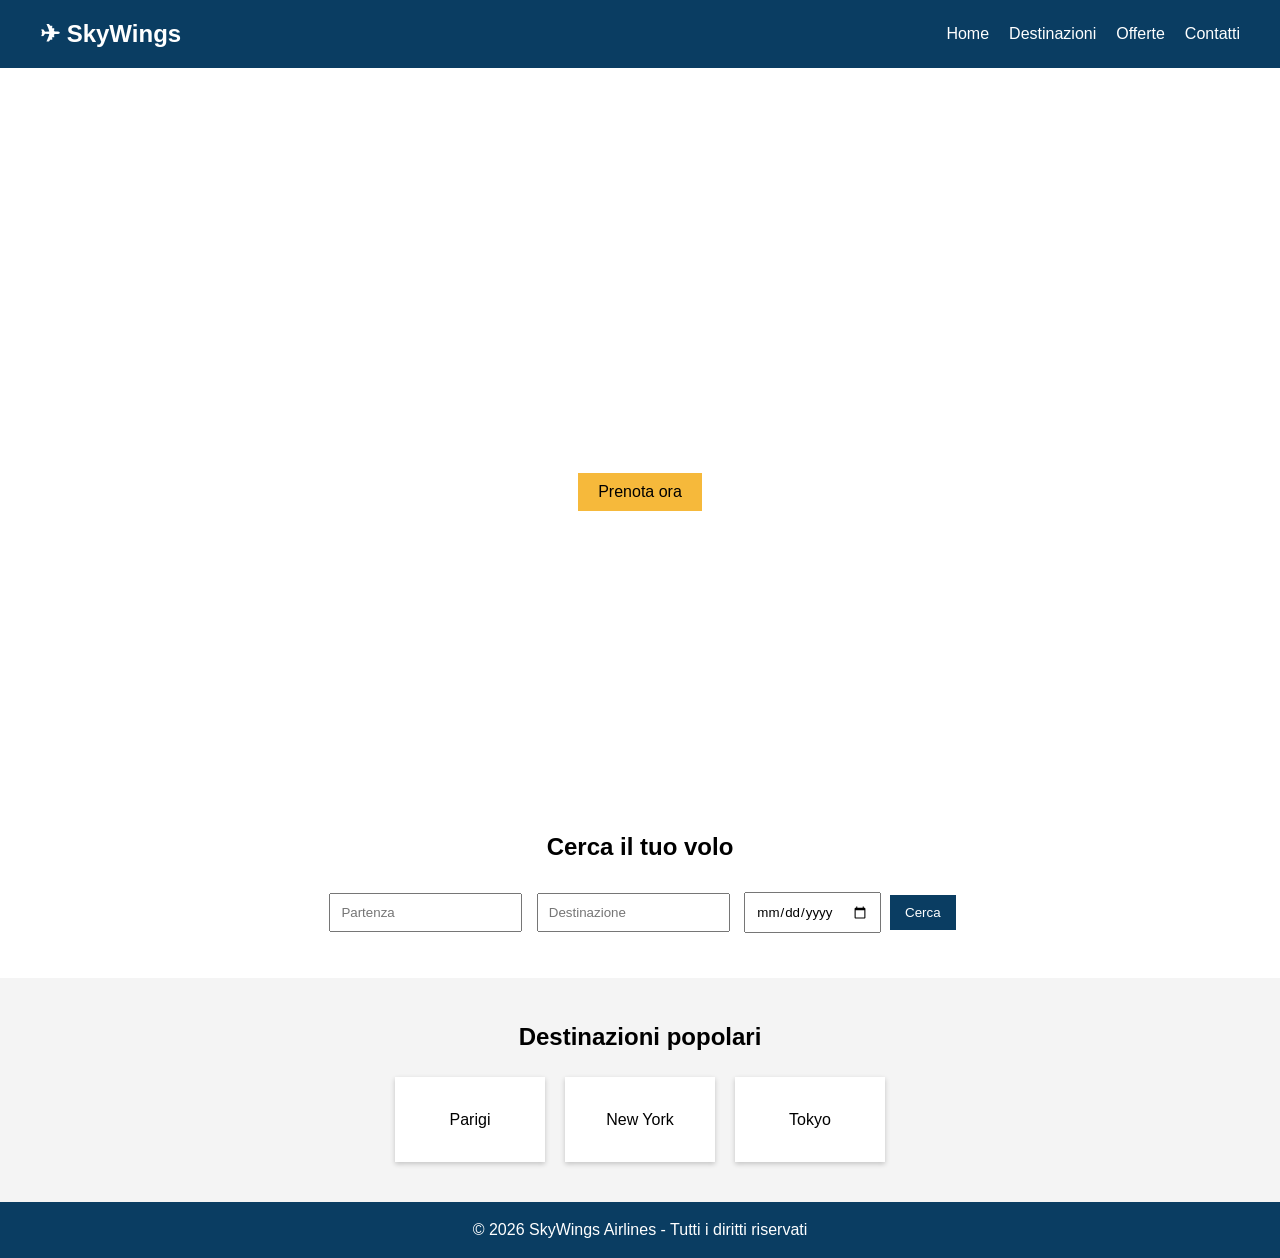
==== index.html @ 8adb8f31 "prima prova index.html" ====
<!DOCTYPE html>
<html lang="it">
<head>
    <meta charset="UTF-8">
    <meta name="viewport" content="width=device-width, initial-scale=1.0">
    <title>SkyWings Airlines</title>
    <link rel="stylesheet" href="./css/index.css">
</head>
<body>

    <!-- Header -->
    <header>
        <div class="logo">✈ SkyWings</div>
        <nav>
            <ul>
                <li><a href="#">Home</a></li>
                <li><a href="#">Destinazioni</a></li>
                <li><a href="#">Offerte</a></li>
                <li><a href="#">Contatti</a></li>
            </ul>
        </nav>
    </header>

    <!-- Hero -->
    <section class="hero">
        <div class="hero-content">
            <h1>Vola verso il tuo prossimo sogno</h1>
            <p>Scopri le migliori offerte per viaggiare in tutto il mondo</p>
            <button>Prenota ora</button>
        </div>
    </section>

    <!-- Ricerca voli -->
    <section class="search">
        <h2>Cerca il tuo volo</h2>
        <form>
            <input type="text" placeholder="Partenza">
            <input type="text" placeholder="Destinazione">
            <input type="date">
            <button type="submit">Cerca</button>
        </form>
    </section>

    <!-- Destinazioni -->
    <section class="destinations">
        <h2>Destinazioni popolari</h2>
        <div class="cards">
            <div class="card">Parigi</div>
            <div class="card">New York</div>
            <div class="card">Tokyo</div>
        </div>
    </section>

    <!-- Footer -->
    <footer>
        <p>© 2026 SkyWings Airlines - Tutti i diritti riservati</p>
    </footer>

</body>
</html>
---- css/index.css ----
* {
    margin: 0;
    padding: 0;
    box-sizing: border-box;
    font-family: Arial, sans-serif;
}

body {
    line-height: 1.6;
}

/* Header */
header {
    display: flex;
    justify-content: space-between;
    align-items: center;
    padding: 15px 40px;
    background: #0a3d62;
    color: white;
}

.logo {
    font-size: 1.5rem;
    font-weight: bold;
}

nav ul {
    list-style: none;
    display: flex;
    gap: 20px;
}

nav a {
    color: white;
    text-decoration: none;
    transition: 0.3s;
}

nav a:hover {
    color: #f6b93b;
}

/* Hero */
.hero {
    height: 80vh;
    background: url('https://images.unsplash.com/photo-1504196606672-aef5c9cefc92') no-repeat center/cover;
    display: flex;
    justify-content: center;
    align-items: center;
    color: white;
    text-align: center;
}

.hero-content h1 {
    font-size: 3rem;
    margin-bottom: 10px;
}

.hero-content button {
    padding: 10px 20px;
    border: none;
    background: #f6b93b;
    color: black;
    font-size: 1rem;
    cursor: pointer;
    margin-top: 15px;
}

/* Search */
.search {
    padding: 40px;
    text-align: center;
}

.search form {
    margin-top: 20px;
}

.search input {
    padding: 10px;
    margin: 5px;
}

.search button {
    padding: 10px 15px;
    background: #0a3d62;
    color: white;
    border: none;
    cursor: pointer;
}

/* Destinations */
.destinations {
    padding: 40px;
    background: #f4f4f4;
    text-align: center;
}

.cards {
    display: flex;
    justify-content: center;
    gap: 20px;
    margin-top: 20px;
}

.card {
    background: white;
    padding: 30px;
    width: 150px;
    box-shadow: 0 2px 5px rgba(0,0,0,0.2);
    cursor: pointer;
    transition: 0.3s;
}

.card:hover {
    transform: translateY(-5px);
}

/* Footer */
footer {
    background: #0a3d62;
    color: white;
    text-align: center;
    padding: 15px;
}
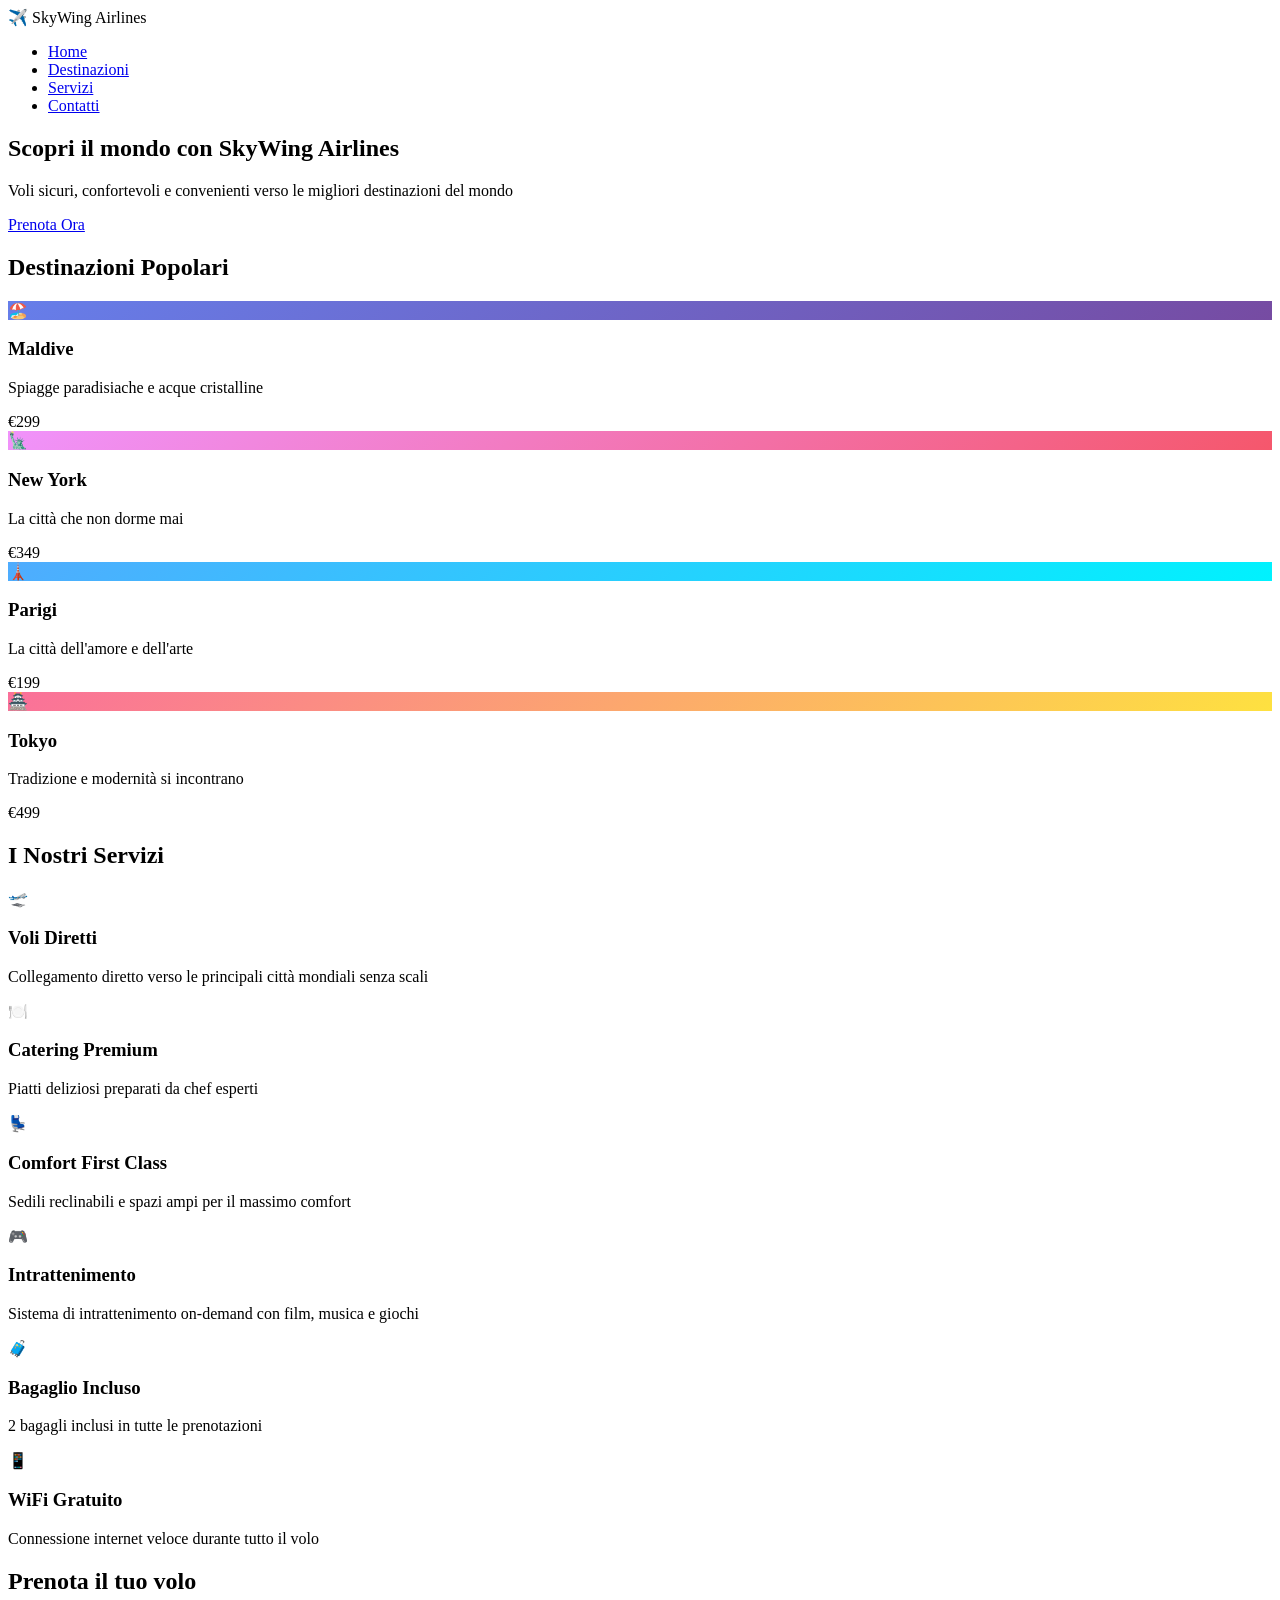
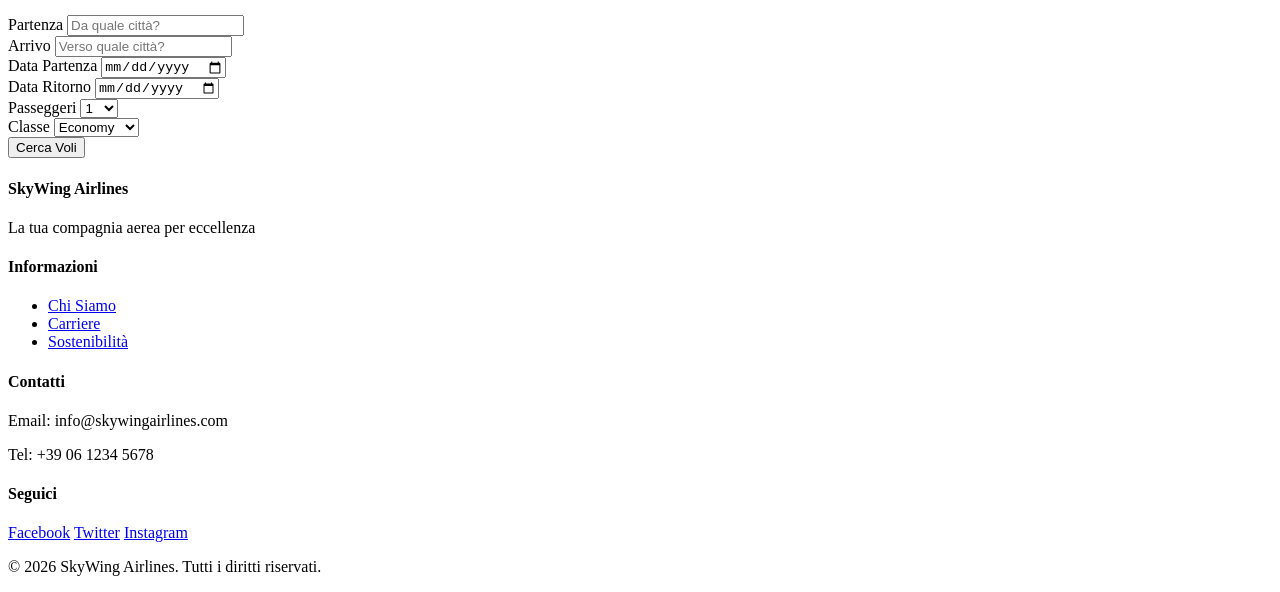
==== commit 63e83968: "aggiunta index.html" ====
--- a/index.html
+++ b/index.html
@@ -3,58 +3,200 @@
 <head>
     <meta charset="UTF-8">
     <meta name="viewport" content="width=device-width, initial-scale=1.0">
-    <title>SkyWings Airlines</title>
-    <link rel="stylesheet" href="./css/index.css">
+    <title>SkyWing Airlines - Vola con noi nel mondo</title>
+    <link rel="stylesheet" href="styles.css">
 </head>
 <body>
-
-    <!-- Header -->
+    <!-- Header e Navigazione -->
     <header>
-        <div class="logo">✈ SkyWings</div>
-        <nav>
-            <ul>
-                <li><a href="#">Home</a></li>
-                <li><a href="#">Destinazioni</a></li>
-                <li><a href="#">Offerte</a></li>
-                <li><a href="#">Contatti</a></li>
-            </ul>
+        <nav class="navbar">
+            <div class="container">
+                <div class="logo">
+                    ✈️ SkyWing Airlines
+                </div>
+                <ul class="nav-links">
+                    <li><a href="#home">Home</a></li>
+                    <li><a href="#destinations">Destinazioni</a></li>
+                    <li><a href="#services">Servizi</a></li>
+                    <li><a href="#contact">Contatti</a></li>
+                </ul>
+            </div>
         </nav>
     </header>
 
-    <!-- Hero -->
-    <section class="hero">
+    <!-- Hero Section -->
+    <section id="home" class="hero">
         <div class="hero-content">
-            <h1>Vola verso il tuo prossimo sogno</h1>
-            <p>Scopri le migliori offerte per viaggiare in tutto il mondo</p>
-            <button>Prenota ora</button>
-        </div>
-    </section>
-
-    <!-- Ricerca voli -->
-    <section class="search">
-        <h2>Cerca il tuo volo</h2>
-        <form>
-            <input type="text" placeholder="Partenza">
-            <input type="text" placeholder="Destinazione">
-            <input type="date">
-            <button type="submit">Cerca</button>
-        </form>
-    </section>
-
-    <!-- Destinazioni -->
-    <section class="destinations">
-        <h2>Destinazioni popolari</h2>
-        <div class="cards">
-            <div class="card">Parigi</div>
-            <div class="card">New York</div>
-            <div class="card">Tokyo</div>
+            <h1>Scopri il mondo con SkyWing Airlines</h1>
+            <p>Voli sicuri, confortevoli e convenienti verso le migliori destinazioni del mondo</p>
+            <a href="#booking" class="btn btn-primary">Prenota Ora</a>
+        </div>
+    </section>
+
+    <!-- Sezione Destinazioni Popolari -->
+    <section id="destinations" class="destinations">
+        <div class="container">
+            <h2>Destinazioni Popolari</h2>
+            <div class="destination-grid">
+                <div class="destination-card">
+                    <div class="destination-image" style="background: linear-gradient(135deg, #667eea 0%, #764ba2 100%);">
+                        🏖️
+                    </div>
+                    <h3>Maldive</h3>
+                    <p>Spiagge paradisiache e acque cristalline</p>
+                    <span class="price">€299</span>
+                </div>
+                <div class="destination-card">
+                    <div class="destination-image" style="background: linear-gradient(135deg, #f093fb 0%, #f5576c 100%);">
+                        🗽
+                    </div>
+                    <h3>New York</h3>
+                    <p>La città che non dorme mai</p>
+                    <span class="price">€349</span>
+                </div>
+                <div class="destination-card">
+                    <div class="destination-image" style="background: linear-gradient(135deg, #4facfe 0%, #00f2fe 100%);">
+                        🗼
+                    </div>
+                    <h3>Parigi</h3>
+                    <p>La città dell'amore e dell'arte</p>
+                    <span class="price">€199</span>
+                </div>
+                <div class="destination-card">
+                    <div class="destination-image" style="background: linear-gradient(135deg, #fa709a 0%, #fee140 100%);">
+                        🏯
+                    </div>
+                    <h3>Tokyo</h3>
+                    <p>Tradizione e modernità si incontrano</p>
+                    <span class="price">€499</span>
+                </div>
+            </div>
+        </div>
+    </section>
+
+    <!-- Sezione Servizi -->
+    <section id="services" class="services">
+        <div class="container">
+            <h2>I Nostri Servizi</h2>
+            <div class="services-grid">
+                <div class="service-card">
+                    <div class="service-icon">🛫</div>
+                    <h3>Voli Diretti</h3>
+                    <p>Collegamento diretto verso le principali città mondiali senza scali</p>
+                </div>
+                <div class="service-card">
+                    <div class="service-icon">🍽️</div>
+                    <h3>Catering Premium</h3>
+                    <p>Piatti deliziosi preparati da chef esperti</p>
+                </div>
+                <div class="service-card">
+                    <div class="service-icon">💺</div>
+                    <h3>Comfort First Class</h3>
+                    <p>Sedili reclinabili e spazi ampi per il massimo comfort</p>
+                </div>
+                <div class="service-card">
+                    <div class="service-icon">🎮</div>
+                    <h3>Intrattenimento</h3>
+                    <p>Sistema di intrattenimento on-demand con film, musica e giochi</p>
+                </div>
+                <div class="service-card">
+                    <div class="service-icon">🧳</div>
+                    <h3>Bagaglio Incluso</h3>
+                    <p>2 bagagli inclusi in tutte le prenotazioni</p>
+                </div>
+                <div class="service-card">
+                    <div class="service-icon">📱</div>
+                    <h3>WiFi Gratuito</h3>
+                    <p>Connessione internet veloce durante tutto il volo</p>
+                </div>
+            </div>
+        </div>
+    </section>
+
+    <!-- Sezione Booking -->
+    <section id="booking" class="booking">
+        <div class="container">
+            <h2>Prenota il tuo volo</h2>
+            <form class="booking-form">
+                <div class="form-row">
+                    <div class="form-group">
+                        <label for="departure">Partenza</label>
+                        <input type="text" id="departure" placeholder="Da quale città?" required>
+                    </div>
+                    <div class="form-group">
+                        <label for="arrival">Arrivo</label>
+                        <input type="text" id="arrival" placeholder="Verso quale città?" required>
+                    </div>
+                </div>
+                <div class="form-row">
+                    <div class="form-group">
+                        <label for="departure-date">Data Partenza</label>
+                        <input type="date" id="departure-date" required>
+                    </div>
+                    <div class="form-group">
+                        <label for="return-date">Data Ritorno</label>
+                        <input type="date" id="return-date">
+                    </div>
+                </div>
+                <div class="form-row">
+                    <div class="form-group">
+                        <label for="passengers">Passeggeri</label>
+                        <select id="passengers" required>
+                            <option>1</option>
+                            <option>2</option>
+                            <option>3</option>
+                            <option>4</option>
+                            <option>5+</option>
+                        </select>
+                    </div>
+                    <div class="form-group">
+                        <label for="class">Classe</label>
+                        <select id="class" required>
+                            <option>Economy</option>
+                            <option>Business</option>
+                            <option>First Class</option>
+                        </select>
+                    </div>
+                </div>
+                <button type="submit" class="btn btn-primary btn-large">Cerca Voli</button>
+            </form>
         </div>
     </section>
 
     <!-- Footer -->
-    <footer>
-        <p>© 2026 SkyWings Airlines - Tutti i diritti riservati</p>
+    <footer id="contact">
+        <div class="container">
+            <div class="footer-content">
+                <div class="footer-section">
+                    <h4>SkyWing Airlines</h4>
+                    <p>La tua compagnia aerea per eccellenza</p>
+                </div>
+                <div class="footer-section">
+                    <h4>Informazioni</h4>
+                    <ul>
+                        <li><a href="#">Chi Siamo</a></li>
+                        <li><a href="#">Carriere</a></li>
+                        <li><a href="#">Sostenibilità</a></li>
+                    </ul>
+                </div>
+                <div class="footer-section">
+                    <h4>Contatti</h4>
+                    <p>Email: info@skywingairlines.com</p>
+                    <p>Tel: +39 06 1234 5678</p>
+                </div>
+                <div class="footer-section">
+                    <h4>Seguici</h4>
+                    <div class="social-links">
+                        <a href="#">Facebook</a>
+                        <a href="#">Twitter</a>
+                        <a href="#">Instagram</a>
+                    </div>
+                </div>
+            </div>
+            <div class="footer-bottom">
+                <p>&copy; 2026 SkyWing Airlines. Tutti i diritti riservati.</p>
+            </div>
+        </div>
     </footer>
-
 </body>
-</html>+</html>
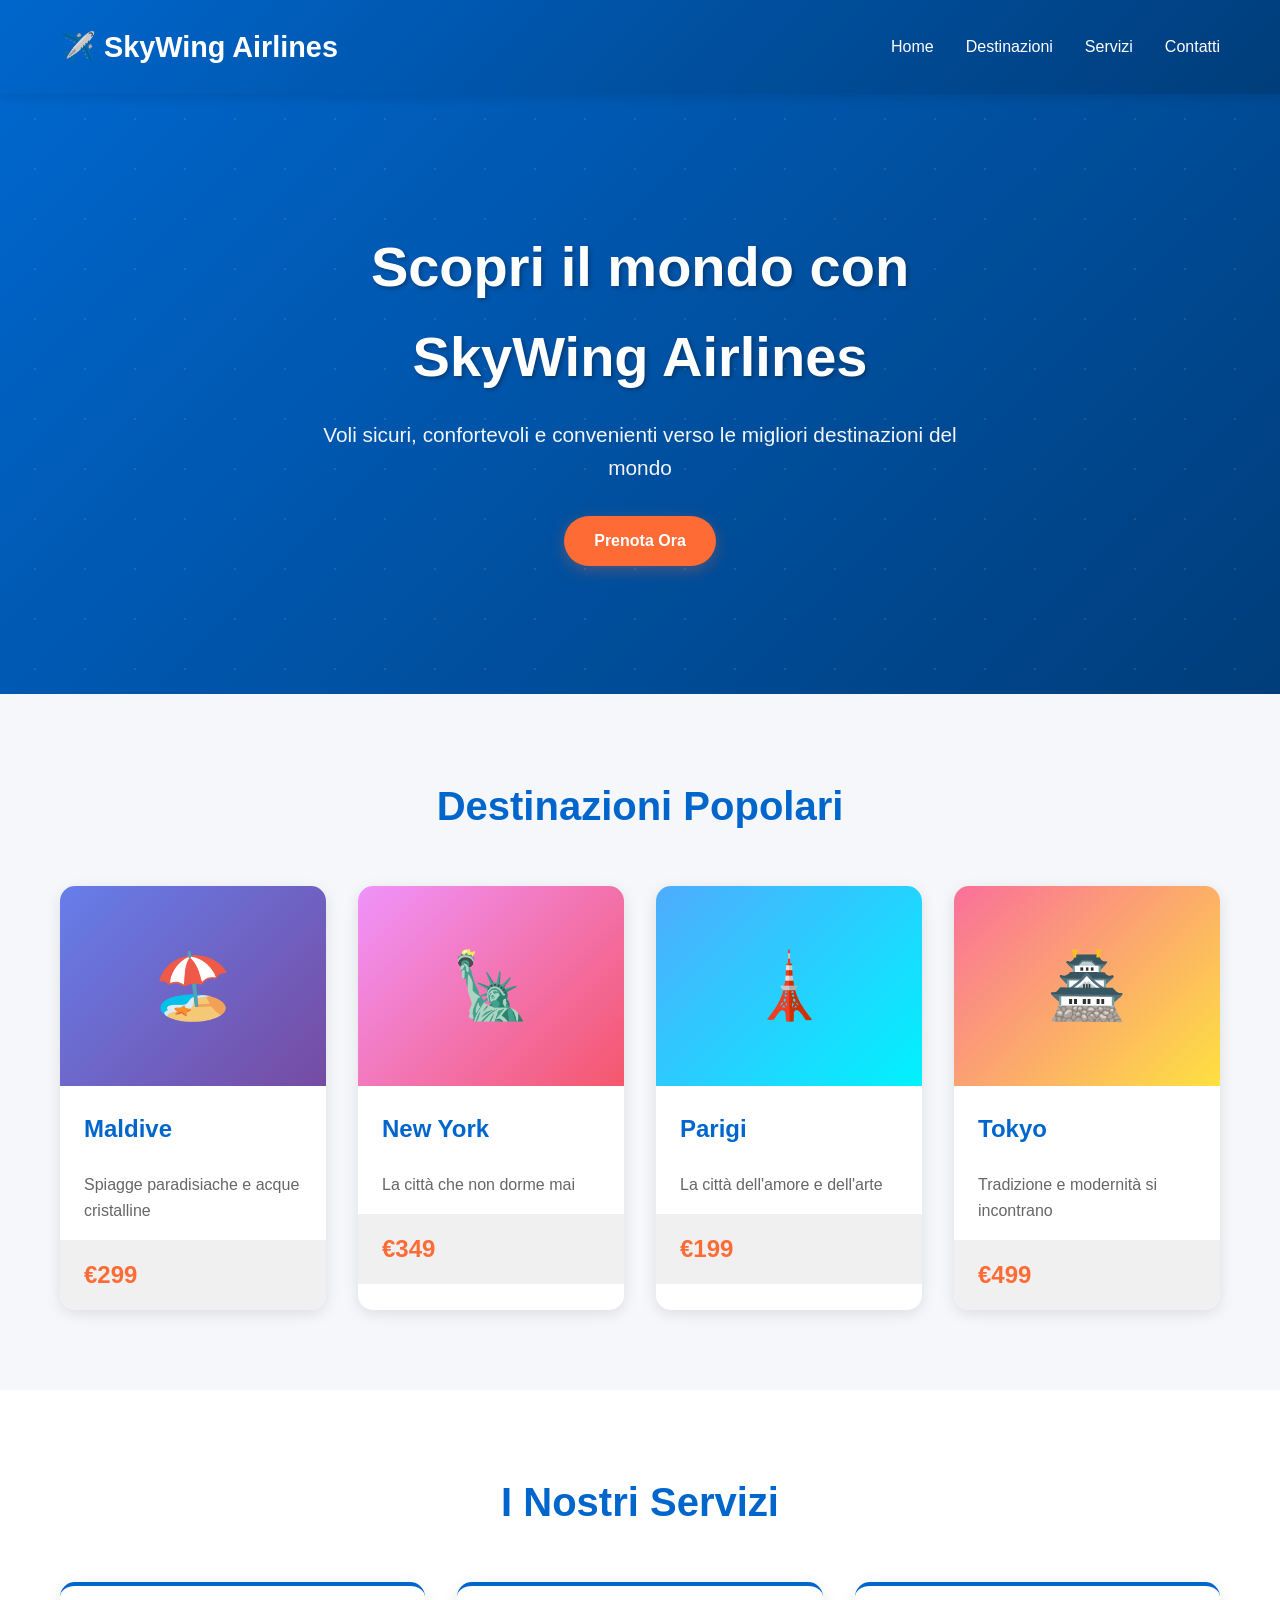
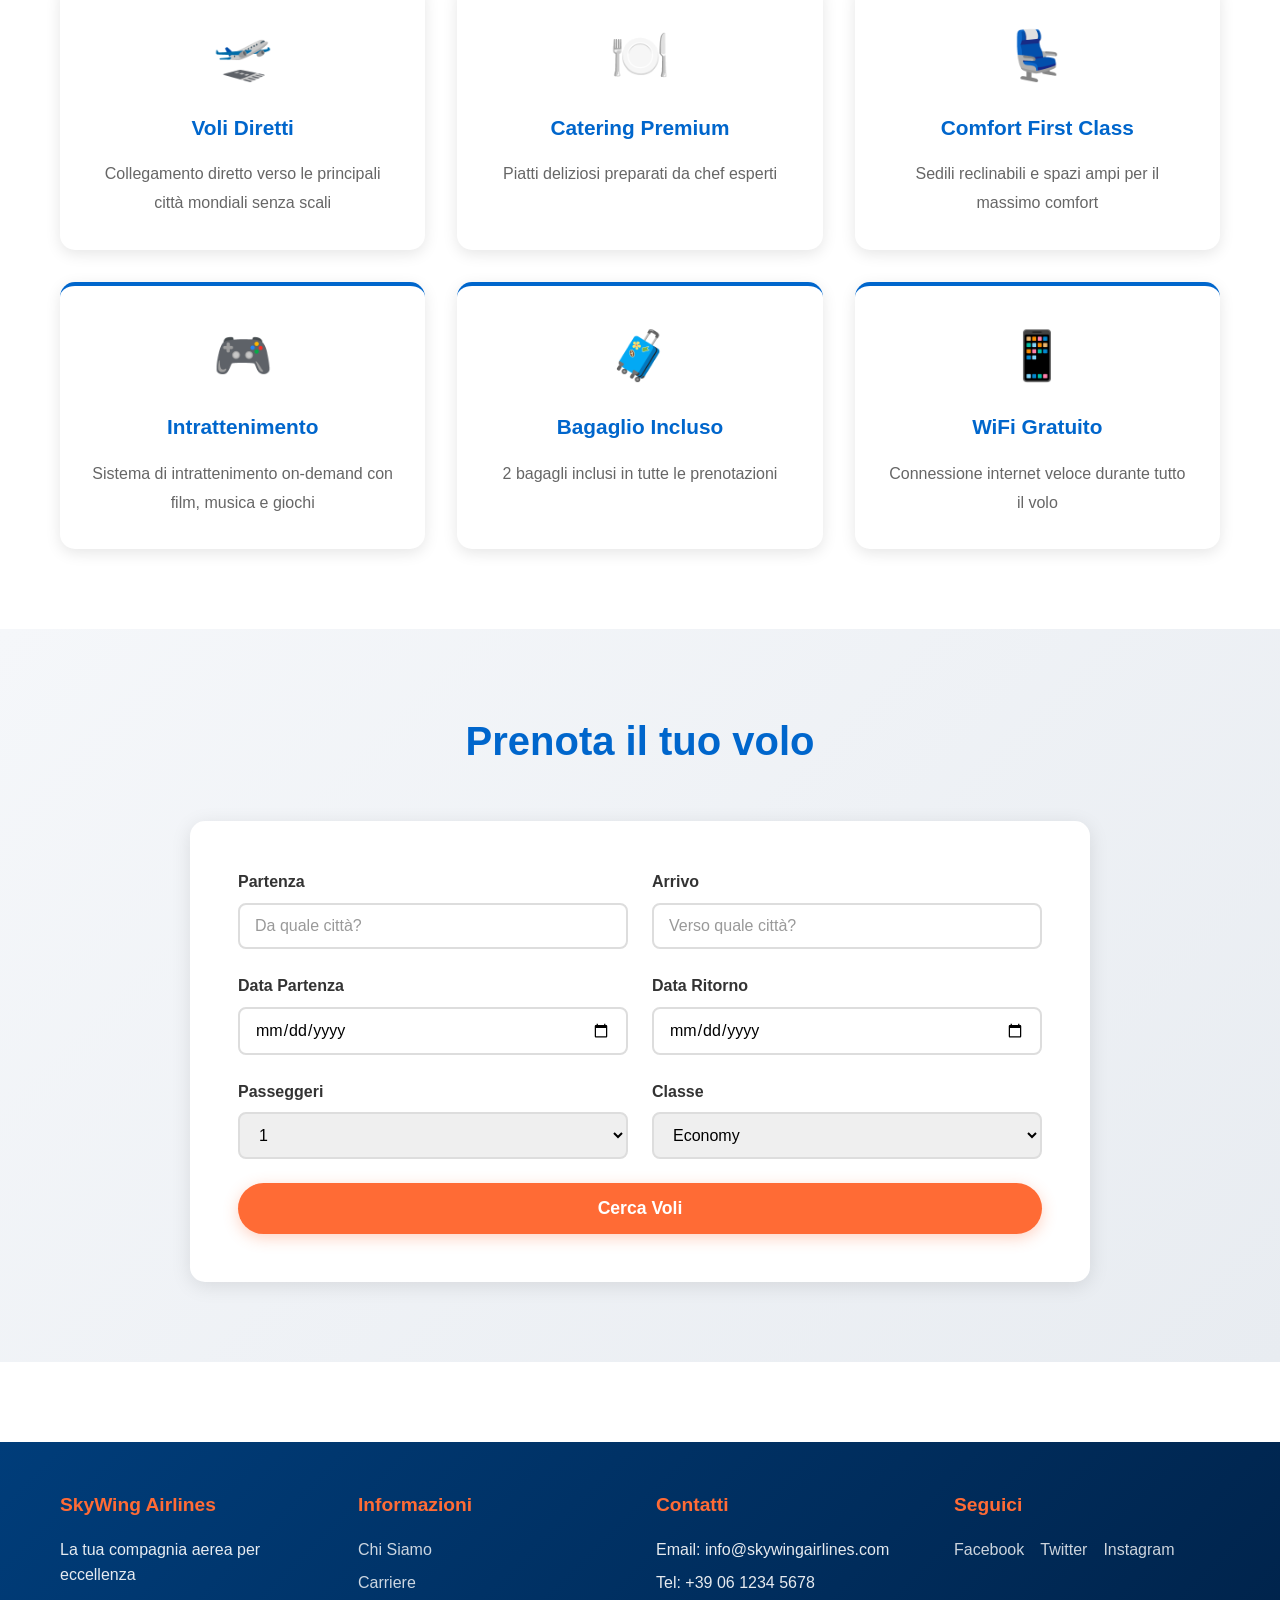
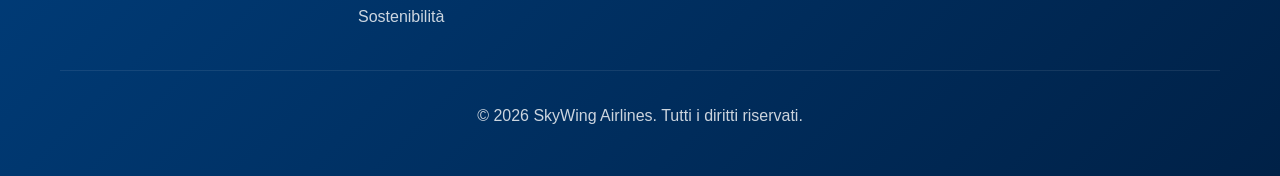
==== commit 77631490: "modifica link css" ====
--- a/index.html
+++ b/index.html
@@ -4,7 +4,7 @@
     <meta charset="UTF-8">
     <meta name="viewport" content="width=device-width, initial-scale=1.0">
     <title>SkyWing Airlines - Vola con noi nel mondo</title>
-    <link rel="stylesheet" href="styles.css">
+    <link rel="stylesheet" href="index.css">
 </head>
 <body>
     <!-- Header e Navigazione -->
--- a/index.css
+++ b/index.css
@@ -0,0 +1,451 @@
+/* ==================== RESET E BASE ==================== */
+* {
+    margin: 0;
+    padding: 0;
+    box-sizing: border-box;
+}
+
+:root {
+    --primary-color: #0066cc;
+    --secondary-color: #003d7a;
+    --accent-color: #ff6b35;
+    --light-bg: #f5f7fa;
+    --text-color: #333;
+    --text-light: #666;
+    --border-color: #ddd;
+    --transition: all 0.3s ease;
+}
+
+html {
+    scroll-behavior: smooth;
+}
+
+body {
+    font-family: 'Segoe UI', Tahoma, Geneva, Verdana, sans-serif;
+    line-height: 1.6;
+    color: var(--text-color);
+    background-color: #fff;
+}
+
+/* ==================== CONTAINER ==================== */
+.container {
+    max-width: 1200px;
+    margin: 0 auto;
+    padding: 0 20px;
+}
+
+/* ==================== HEADER E NAVBAR ==================== */
+header {
+    background: linear-gradient(135deg, var(--primary-color) 0%, var(--secondary-color) 100%);
+    box-shadow: 0 4px 10px rgba(0, 0, 0, 0.1);
+    position: sticky;
+    top: 0;
+    z-index: 100;
+}
+
+.navbar {
+    padding: 1.5rem 0;
+}
+
+.navbar .container {
+    display: flex;
+    justify-content: space-between;
+    align-items: center;
+}
+
+.logo {
+    font-size: 1.8rem;
+    font-weight: bold;
+    color: white;
+}
+
+.nav-links {
+    display: flex;
+    list-style: none;
+    gap: 2rem;
+}
+
+.nav-links a {
+    color: white;
+    text-decoration: none;
+    font-weight: 500;
+    transition: var(--transition);
+    position: relative;
+}
+
+.nav-links a:hover {
+    opacity: 0.8;
+}
+
+.nav-links a::after {
+    content: '';
+    position: absolute;
+    bottom: -5px;
+    left: 0;
+    width: 0;
+    height: 2px;
+    background: var(--accent-color);
+    transition: var(--transition);
+}
+
+.nav-links a:hover::after {
+    width: 100%;
+}
+
+/* ==================== HERO SECTION ==================== */
+.hero {
+    background: linear-gradient(135deg, var(--primary-color) 0%, var(--secondary-color) 100%);
+    color: white;
+    padding: 120px 20px;
+    text-align: center;
+    min-height: 600px;
+    display: flex;
+    align-items: center;
+    justify-content: center;
+    position: relative;
+    overflow: hidden;
+}
+
+.hero::before {
+    content: '';
+    position: absolute;
+    width: 200%;
+    height: 200%;
+    background: radial-gradient(circle, rgba(255,255,255,0.1) 1px, transparent 1px);
+    background-size: 50px 50px;
+    animation: float 20s linear infinite;
+}
+
+@keyframes float {
+    0% { transform: translate(0, 0); }
+    100% { transform: translate(50px, 50px); }
+}
+
+.hero-content {
+    position: relative;
+    z-index: 1;
+    max-width: 700px;
+}
+
+.hero h1 {
+    font-size: 3.5rem;
+    margin-bottom: 1rem;
+    font-weight: 700;
+    text-shadow: 2px 2px 4px rgba(0, 0, 0, 0.3);
+}
+
+.hero p {
+    font-size: 1.3rem;
+    margin-bottom: 2rem;
+    opacity: 0.95;
+}
+
+/* ==================== BUTTONS ==================== */
+.btn {
+    display: inline-block;
+    padding: 12px 30px;
+    border-radius: 50px;
+    text-decoration: none;
+    font-weight: 600;
+    transition: var(--transition);
+    cursor: pointer;
+    border: none;
+    font-size: 1rem;
+}
+
+.btn-primary {
+    background-color: var(--accent-color);
+    color: white;
+    box-shadow: 0 4px 15px rgba(255, 107, 53, 0.3);
+}
+
+.btn-primary:hover {
+    background-color: #ff5722;
+    transform: translateY(-3px);
+    box-shadow: 0 6px 20px rgba(255, 107, 53, 0.4);
+}
+
+.btn-large {
+    padding: 15px 50px;
+    font-size: 1.1rem;
+    width: 100%;
+}
+
+/* ==================== DESTINAZIONI ==================== */
+.destinations {
+    padding: 80px 20px;
+    background-color: var(--light-bg);
+}
+
+.destinations h2,
+.services h2,
+.booking h2 {
+    text-align: center;
+    font-size: 2.5rem;
+    margin-bottom: 3rem;
+    color: var(--primary-color);
+}
+
+.destination-grid {
+    display: grid;
+    grid-template-columns: repeat(auto-fit, minmax(250px, 1fr));
+    gap: 2rem;
+}
+
+.destination-card {
+    background: white;
+    border-radius: 15px;
+    overflow: hidden;
+    box-shadow: 0 4px 15px rgba(0, 0, 0, 0.1);
+    transition: var(--transition);
+}
+
+.destination-card:hover {
+    transform: translateY(-10px);
+    box-shadow: 0 10px 30px rgba(0, 0, 0, 0.15);
+}
+
+.destination-image {
+    width: 100%;
+    height: 200px;
+    display: flex;
+    align-items: center;
+    justify-content: center;
+    font-size: 4rem;
+}
+
+.destination-card h3 {
+    padding: 1.5rem;
+    font-size: 1.5rem;
+    color: var(--primary-color);
+}
+
+.destination-card p {
+    padding: 0 1.5rem 1rem;
+    color: var(--text-light);
+}
+
+.price {
+    display: block;
+    padding: 1rem 1.5rem;
+    font-size: 1.5rem;
+    font-weight: bold;
+    color: var(--accent-color);
+    background-color: #f0f0f0;
+}
+
+/* ==================== SERVIZI ==================== */
+.services {
+    padding: 80px 20px;
+}
+
+.services-grid {
+    display: grid;
+    grid-template-columns: repeat(auto-fit, minmax(300px, 1fr));
+    gap: 2rem;
+}
+
+.service-card {
+    background: white;
+    padding: 2rem;
+    border-radius: 15px;
+    text-align: center;
+    box-shadow: 0 4px 15px rgba(0, 0, 0, 0.1);
+    transition: var(--transition);
+    border-top: 4px solid var(--primary-color);
+}
+
+.service-card:hover {
+    transform: translateY(-10px);
+    box-shadow: 0 10px 30px rgba(0, 0, 0, 0.15);
+    border-top-color: var(--accent-color);
+}
+
+.service-icon {
+    font-size: 3rem;
+    margin-bottom: 1rem;
+}
+
+.service-card h3 {
+    font-size: 1.3rem;
+    margin-bottom: 1rem;
+    color: var(--primary-color);
+}
+
+.service-card p {
+    color: var(--text-light);
+    line-height: 1.8;
+}
+
+/* ==================== BOOKING ==================== */
+.booking {
+    background: linear-gradient(135deg, var(--light-bg) 0%, #e8ecf1 100%);
+    padding: 80px 20px;
+}
+
+.booking-form {
+    background: white;
+    padding: 3rem;
+    border-radius: 15px;
+    box-shadow: 0 4px 20px rgba(0, 0, 0, 0.1);
+    max-width: 900px;
+    margin: 0 auto;
+}
+
+.form-row {
+    display: grid;
+    grid-template-columns: repeat(auto-fit, minmax(200px, 1fr));
+    gap: 1.5rem;
+    margin-bottom: 1.5rem;
+}
+
+.form-group {
+    display: flex;
+    flex-direction: column;
+}
+
+.form-group label {
+    font-weight: 600;
+    margin-bottom: 0.5rem;
+    color: var(--text-color);
+}
+
+.form-group input,
+.form-group select {
+    padding: 12px 15px;
+    border: 2px solid var(--border-color);
+    border-radius: 8px;
+    font-size: 1rem;
+    transition: var(--transition);
+    font-family: inherit;
+}
+
+.form-group input:focus,
+.form-group select:focus {
+    outline: none;
+    border-color: var(--primary-color);
+    box-shadow: 0 0 0 3px rgba(0, 102, 204, 0.1);
+}
+
+.form-group input::placeholder {
+    color: #999;
+}
+
+/* ==================== FOOTER ==================== */
+footer {
+    background: linear-gradient(135deg, var(--secondary-color) 0%, #002147 100%);
+    color: white;
+    padding: 3rem 20px;
+    margin-top: 5rem;
+}
+
+.footer-content {
+    display: grid;
+    grid-template-columns: repeat(auto-fit, minmax(250px, 1fr));
+    gap: 2rem;
+    margin-bottom: 2rem;
+}
+
+.footer-section h4 {
+    font-size: 1.2rem;
+    margin-bottom: 1rem;
+    color: var(--accent-color);
+}
+
+.footer-section p {
+    margin-bottom: 0.5rem;
+    opacity: 0.9;
+}
+
+.footer-section ul {
+    list-style: none;
+}
+
+.footer-section ul li {
+    margin-bottom: 0.5rem;
+}
+
+.footer-section a {
+    color: white;
+    text-decoration: none;
+    opacity: 0.8;
+    transition: var(--transition);
+}
+
+.footer-section a:hover {
+    opacity: 1;
+    color: var(--accent-color);
+}
+
+.social-links {
+    display: flex;
+    gap: 1rem;
+    flex-wrap: wrap;
+}
+
+.footer-bottom {
+    text-align: center;
+    padding-top: 2rem;
+    border-top: 1px solid rgba(255, 255, 255, 0.1);
+    opacity: 0.8;
+}
+
+/* ==================== RESPONSIVE ==================== */
+@media (max-width: 768px) {
+    .hero h1 {
+        font-size: 2rem;
+    }
+
+    .hero p {
+        font-size: 1rem;
+    }
+
+    .nav-links {
+        gap: 1rem;
+        font-size: 0.9rem;
+    }
+
+    .destinations h2,
+    .services h2,
+    .booking h2 {
+        font-size: 2rem;
+    }
+
+    .booking-form {
+        padding: 2rem;
+    }
+
+    .form-row {
+        grid-template-columns: 1fr;
+    }
+
+    .destination-grid,
+    .services-grid {
+        grid-template-columns: 1fr;
+    }
+}
+
+@media (max-width: 480px) {
+    .logo {
+        font-size: 1.3rem;
+    }
+
+    .nav-links {
+        gap: 0.8rem;
+        font-size: 0.8rem;
+    }
+
+    .hero {
+        padding: 60px 20px;
+        min-height: 400px;
+    }
+
+    .hero h1 {
+        font-size: 1.5rem;
+    }
+
+    .btn {
+        padding: 10px 20px;
+        font-size: 0.9rem;
+    }
+}
